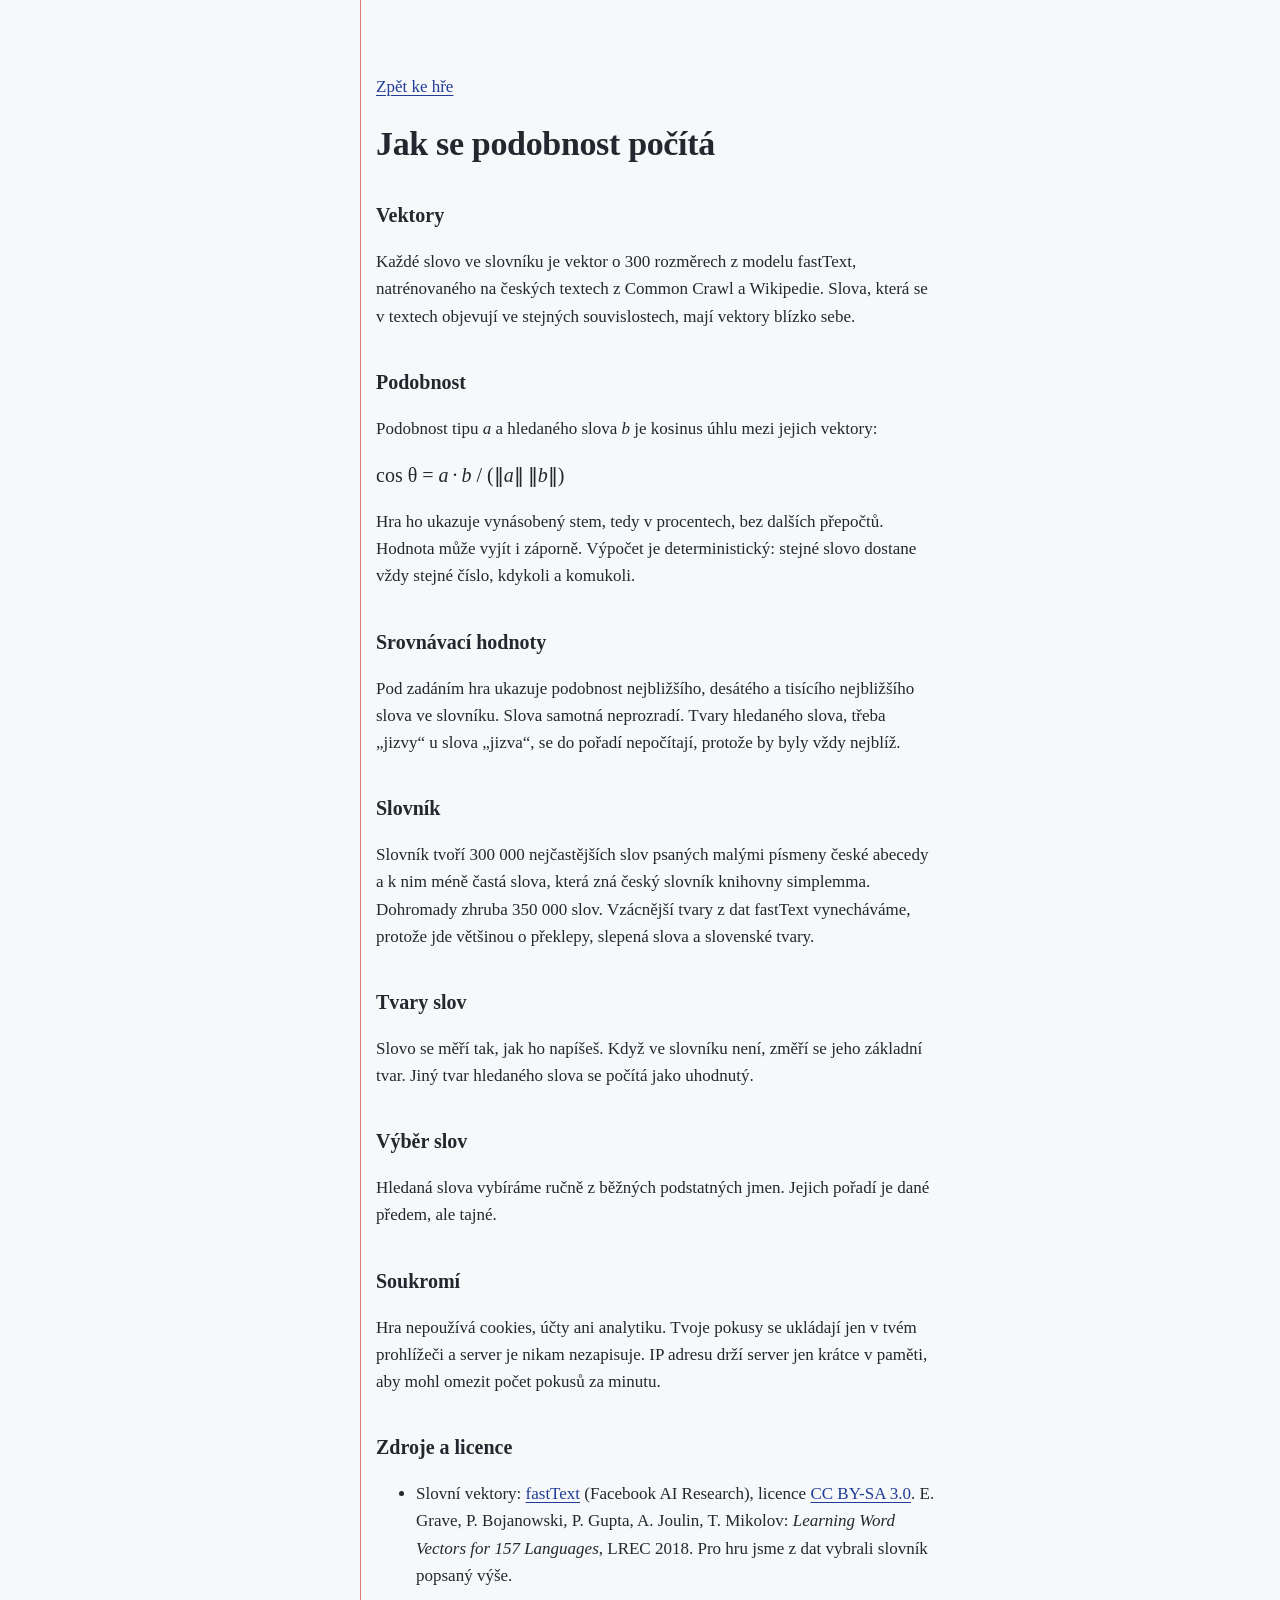
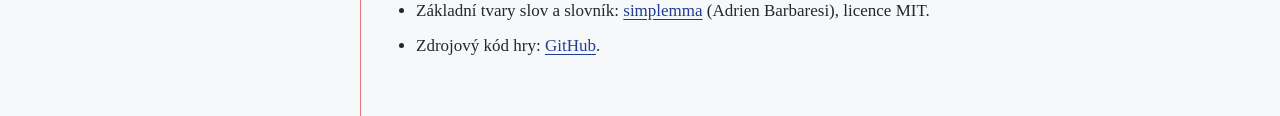
==== static/metoda.html @ 72917b05 "Refactor into a production-ready app: Kosinus - Split the backend into an app package (config, text," ====
<!doctype html>
<html lang="cs">
<head>
  <meta charset="utf-8">
  <meta name="viewport" content="width=device-width, initial-scale=1">
  <title>Jak se podobnost počítá · Kosinus</title>
  <meta name="theme-color" content="#f7f8fa">
  <link rel="icon" href="favicon.svg" type="image/svg+xml">
  <link rel="stylesheet" href="styles.css">
</head>
<body>
  <main class="sheet prose">
    <p><a href="./">Zpět ke hře</a></p>
    <h1>Jak se podobnost počítá</h1>

    <h2>Vektory</h2>
    <p>
      Každé slovo ve slovníku je vektor o 300 rozměrech z modelu fastText,
      natrénovaného na českých textech z Common Crawl a Wikipedie. Slova, která
      se v textech objevují ve stejných souvislostech, mají vektory blízko sebe.
    </p>

    <h2>Podobnost</h2>
    <p>Podobnost tipu <var>a</var> a hledaného slova <var>b</var> je kosinus úhlu mezi jejich vektory:</p>
    <p class="formula">
      cos&nbsp;θ = <var>a</var>&thinsp;·&thinsp;<var>b</var> / (‖<var>a</var>‖&thinsp;‖<var>b</var>‖)
    </p>
    <p>
      Hra ho ukazuje vynásobený stem, tedy v procentech, bez dalších přepočtů.
      Hodnota může vyjít i záporně. Výpočet je deterministický: stejné slovo
      dostane vždy stejné číslo, kdykoli a komukoli.
    </p>

    <h2>Srovnávací hodnoty</h2>
    <p>
      Pod zadáním hra ukazuje podobnost nejbližšího, desátého a tisícího
      nejbližšího slova ve slovníku. Slova samotná neprozradí. Tvary hledaného
      slova, třeba „jizvy“ u slova „jizva“, se do pořadí nepočítají, protože by
      byly vždy nejblíž.
    </p>

    <h2>Slovník</h2>
    <p>
      Slovník tvoří 300 000 nejčastějších slov psaných malými písmeny české
      abecedy a k nim méně častá slova, která zná český slovník knihovny
      simplemma. Dohromady zhruba 350 000 slov. Vzácnější tvary z dat fastText
      vynecháváme, protože jde většinou o překlepy, slepená slova a slovenské
      tvary.
    </p>

    <h2>Tvary slov</h2>
    <p>
      Slovo se měří tak, jak ho napíšeš. Když ve slovníku není, změří se jeho
      základní tvar. Jiný tvar hledaného slova se počítá jako uhodnutý.
    </p>

    <h2>Výběr slov</h2>
    <p>
      Hledaná slova vybíráme ručně z běžných podstatných jmen. Jejich pořadí je
      dané předem, ale tajné.
    </p>

    <h2>Soukromí</h2>
    <p>
      Hra nepoužívá cookies, účty ani analytiku. Tvoje pokusy se ukládají jen
      v tvém prohlížeči a server je nikam nezapisuje. IP adresu drží server jen
      krátce v paměti, aby mohl omezit počet pokusů za minutu.
    </p>

    <h2>Zdroje a licence</h2>
    <ul>
      <li>
        Slovní vektory:
        <a href="https://fasttext.cc/docs/en/crawl-vectors.html">fastText</a>
        (Facebook AI Research), licence
        <a href="https://creativecommons.org/licenses/by-sa/3.0/">CC BY-SA 3.0</a>.
        E. Grave, P. Bojanowski, P. Gupta, A. Joulin, T. Mikolov:
        <cite>Learning Word Vectors for 157 Languages</cite>, LREC 2018.
        Pro hru jsme z dat vybrali slovník popsaný výše.
      </li>
      <li>
        Základní tvary slov a slovník:
        <a href="https://github.com/adbar/simplemma">simplemma</a>
        (Adrien Barbaresi), licence MIT.
      </li>
      <li>
        Zdrojový kód hry:
        <a href="https://github.com/f-hluchnik/guess-the-word">GitHub</a>.
      </li>
    </ul>
  </main>
</body>
</html>
---- static/styles.css ----
/* A page from a Czech school exercise book: ruled lines, a red margin,
   and the player's own words written in school-ink blue. */

:root {
  color-scheme: light;

  --paper: #f7f8fa;
  --graphite: #23272e;
  --pencil: #646c78;
  --rule: #d3ddea;
  --margin: #e07b7b;
  --ink: #1f3c96;
  --ink-wash: #e3e9f6;

  --serif:
    "Iowan Old Style", "Palatino Linotype", Palatino, "URW Palladio L", P052, "Book Antiqua",
    Georgia, serif;
  --gutter: 3.5rem;
  --line: 2.75rem;
}

*,
*::before,
*::after {
  box-sizing: border-box;
}

body {
  margin: 0;
  background: var(--paper);
  color: var(--graphite);
  font: 1.0625rem/1.6 var(--serif);
  font-variant-numeric: tabular-nums lining-nums;
  -webkit-text-size-adjust: 100%;
}

.sheet {
  position: relative;
  max-width: 40rem;
  min-height: 100dvh;
  margin-inline: auto;
  padding: 3.5rem 1.5rem 2.5rem var(--gutter);
}

/* The margin line. */
.sheet::before {
  content: "";
  position: absolute;
  inset-block: 0;
  left: calc(var(--gutter) - 1rem);
  border-left: 1px solid var(--margin);
}

h1 {
  margin: 0;
  font-size: 2.125rem;
  font-weight: 600;
  line-height: 1.15;
  letter-spacing: -0.01em;
}

.date {
  margin: 0.25rem 0 0;
  color: var(--pencil);
}

.intro {
  max-width: 34em;
  margin: 1.75rem 0 0;
}

.scale {
  max-width: 34em;
  margin: 0.75rem 0 0;
  color: var(--pencil);
}

/* Writing on a line rather than typing into a box. */
.guess-form {
  display: flex;
  gap: 0.75rem;
  align-items: end;
  margin-top: 2.25rem;
}

.guess-form input {
  flex: 1;
  min-width: 0;
  padding: 0.25rem 0 0.35rem;
  border: 0;
  border-bottom: 2px solid var(--rule);
  border-radius: 0;
  background: transparent;
  color: var(--ink);
  font: inherit;
  font-size: 1.5rem;
  caret-color: var(--ink);
}

.guess-form input::placeholder {
  color: var(--pencil);
  opacity: 0.7;
}

.guess-form input:focus {
  outline: none;
  border-bottom-color: var(--ink);
}

.guess-form button {
  padding: 0.6rem 1.25rem;
  border: 0;
  border-radius: 3px;
  background: var(--ink);
  color: #fff;
  font: inherit;
  font-weight: 600;
  cursor: pointer;
}

.guess-form button:hover {
  background: #183077;
}

.guess-form :disabled {
  cursor: default;
  opacity: 0.5;
}

:focus-visible {
  outline: 2px solid var(--ink);
  outline-offset: 3px;
}

.guess-form input:focus-visible {
  outline: none;
}

.status {
  min-height: calc(1.6em * 2);
  margin: 0.75rem 0 1.5rem;
  color: var(--pencil);
}

.status .word {
  color: var(--ink);
}

.status.is-solved {
  color: var(--graphite);
}

/* Guesses on ruled lines; attempt numbers sit in the margin. */
.guesses {
  width: calc(100% + var(--gutter));
  margin-left: calc(-1 * var(--gutter));
  table-layout: fixed;
  border-collapse: collapse;
  border-top: 1px solid var(--rule);
}

.guesses td {
  height: var(--line);
  padding: 0 0 0 1rem;
  border-bottom: 1px solid var(--rule);
  white-space: nowrap;
}

.guesses .col-n {
  width: calc(var(--gutter) - 1rem);
}

.guesses .col-pct {
  width: 6.5rem;
}

.guesses .n {
  padding: 0 0.6rem 0 0;
  color: var(--pencil);
  font-size: 0.875rem;
  text-align: right;
}

.guesses .word {
  overflow: hidden;
  text-overflow: ellipsis;
}

.guesses .lemma {
  margin-left: 0.4em;
  color: var(--pencil);
  font-size: 0.875rem;
}

.guesses .pct {
  text-align: right;
}

.guesses tr.is-latest .word {
  color: var(--ink);
}

.guesses tr.is-solved td {
  font-weight: 600;
}

.guesses tr.is-new td {
  animation: written 1.6s ease-out;
}

@keyframes written {
  from {
    background: var(--ink-wash);
  }
}

footer {
  margin-top: 3rem;
  color: var(--pencil);
  font-size: 0.875rem;
}

footer p {
  margin: 0.25rem 0;
}

a {
  color: var(--ink);
  text-decoration-thickness: 1px;
  text-underline-offset: 0.2em;
}

.visually-hidden {
  position: absolute;
  width: 1px;
  height: 1px;
  margin: -1px;
  overflow: hidden;
  clip-path: inset(50%);
  white-space: nowrap;
}

@media (max-width: 30rem) {
  :root {
    --gutter: 2.75rem;
  }

  .sheet {
    padding: 2.25rem 1rem 2rem var(--gutter);
  }

  h1 {
    font-size: 1.75rem;
  }

  .guesses td {
    padding-left: 0.75rem;
  }

  .guesses .col-pct {
    width: 5.5rem;
  }
}

@media (prefers-reduced-motion: reduce) {
  .guesses tr.is-new td {
    animation: none;
  }
}

/* Longer text pages: method and sources, 404. */
.prose h1 {
  margin-top: 1.5rem;
}

.prose h2 {
  margin: 2.25rem 0 0.5rem;
  font-size: 1.25rem;
  font-weight: 600;
}

.prose p,
.prose ul {
  max-width: 34em;
}

.prose li + li {
  margin-top: 0.5rem;
}

.formula {
  margin: 1rem 0;
  font-size: 1.25rem;
  font-style: normal;
}
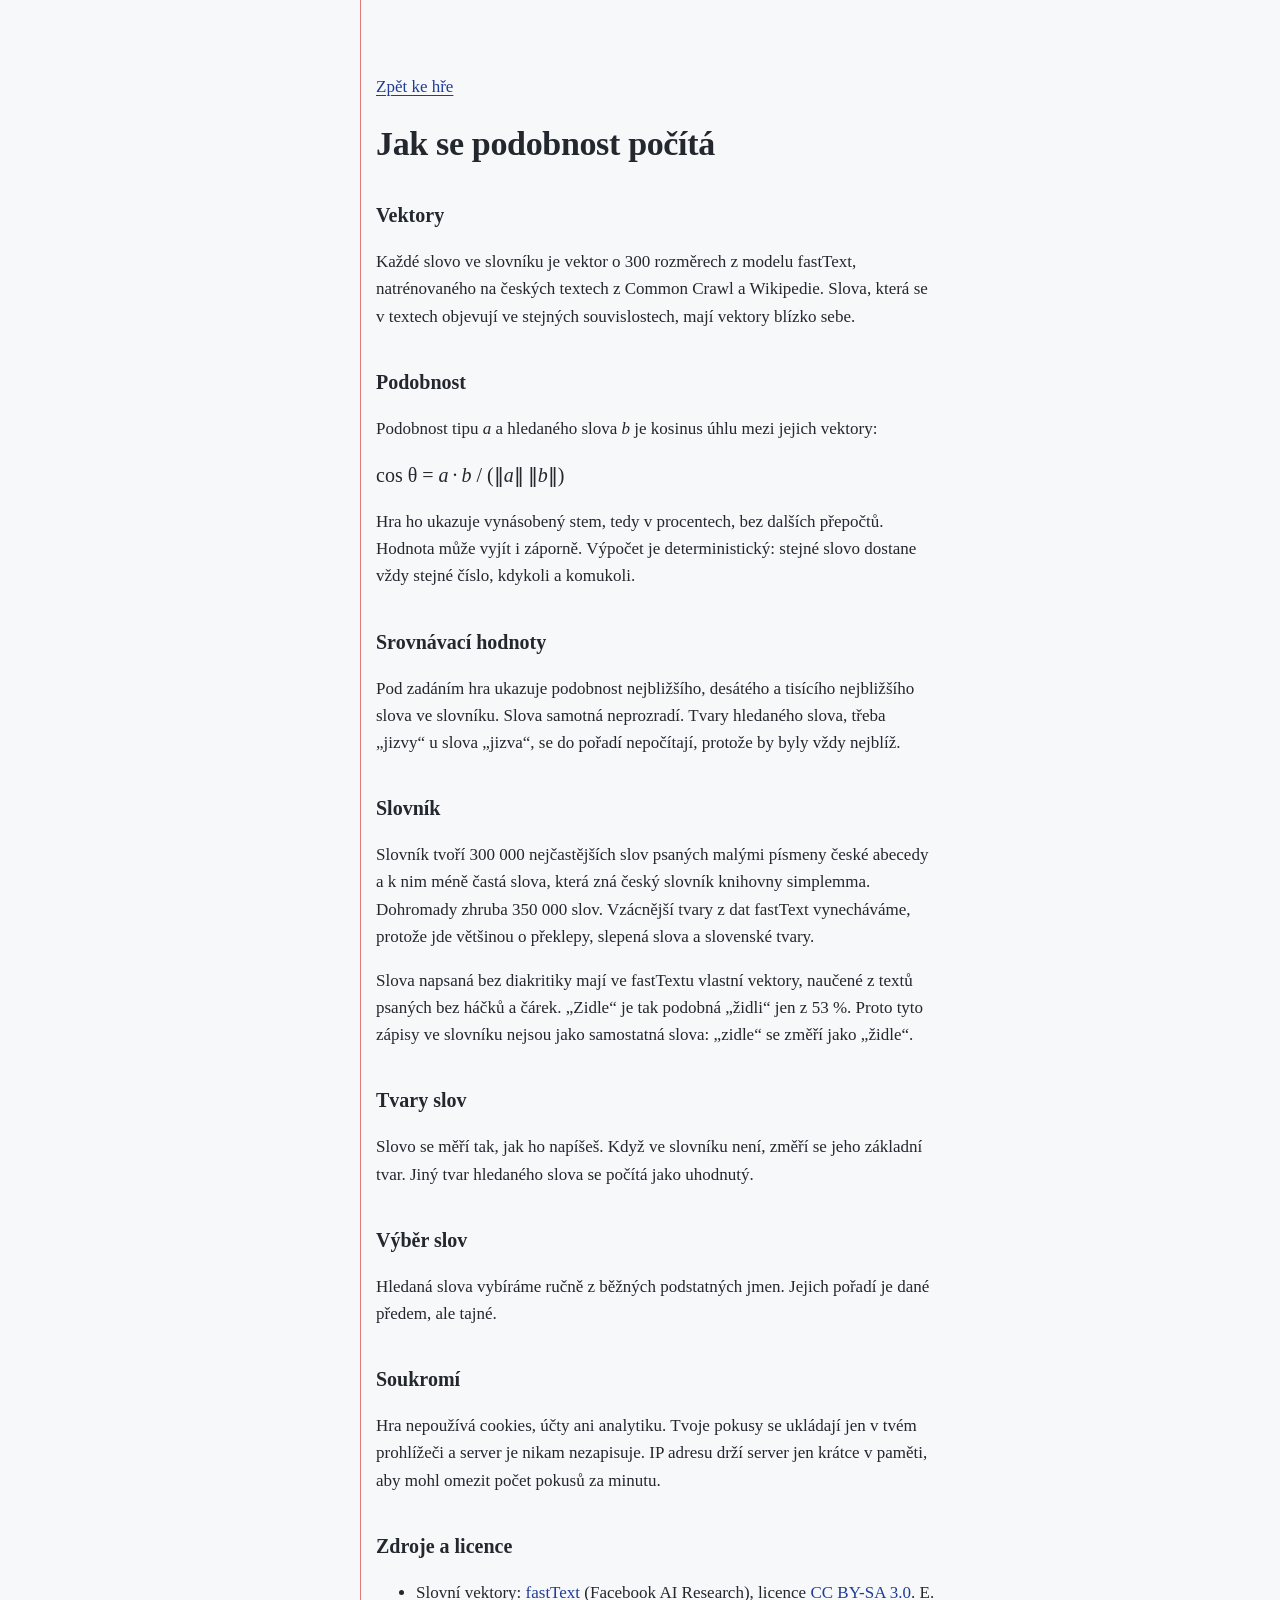
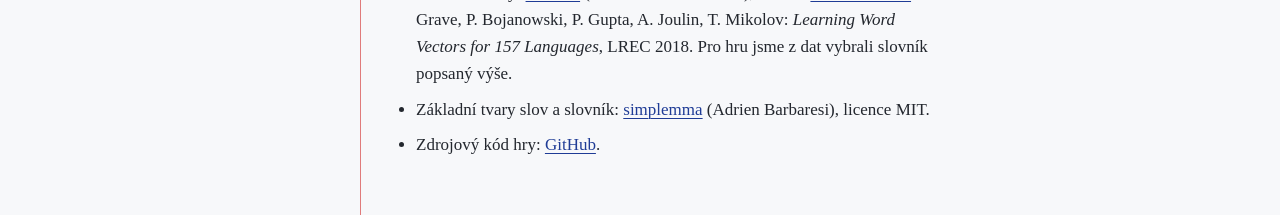
==== commit 28080b16: "Measure diacritic-free spellings as the word they stand for; add batch 2 - build_vectors: a plain-le" ====
--- a/static/metoda.html
+++ b/static/metoda.html
@@ -47,6 +47,12 @@
       vynecháváme, protože jde většinou o překlepy, slepená slova a slovenské
       tvary.
     </p>
+    <p>
+      Slova napsaná bez diakritiky mají ve fastTextu vlastní vektory, naučené
+      z textů psaných bez háčků a čárek. „Zidle“ je tak podobná „židli“ jen
+      z 53 %. Proto tyto zápisy ve slovníku nejsou jako samostatná slova:
+      „zidle“ se změří jako „židle“.
+    </p>
 
     <h2>Tvary slov</h2>
     <p>
